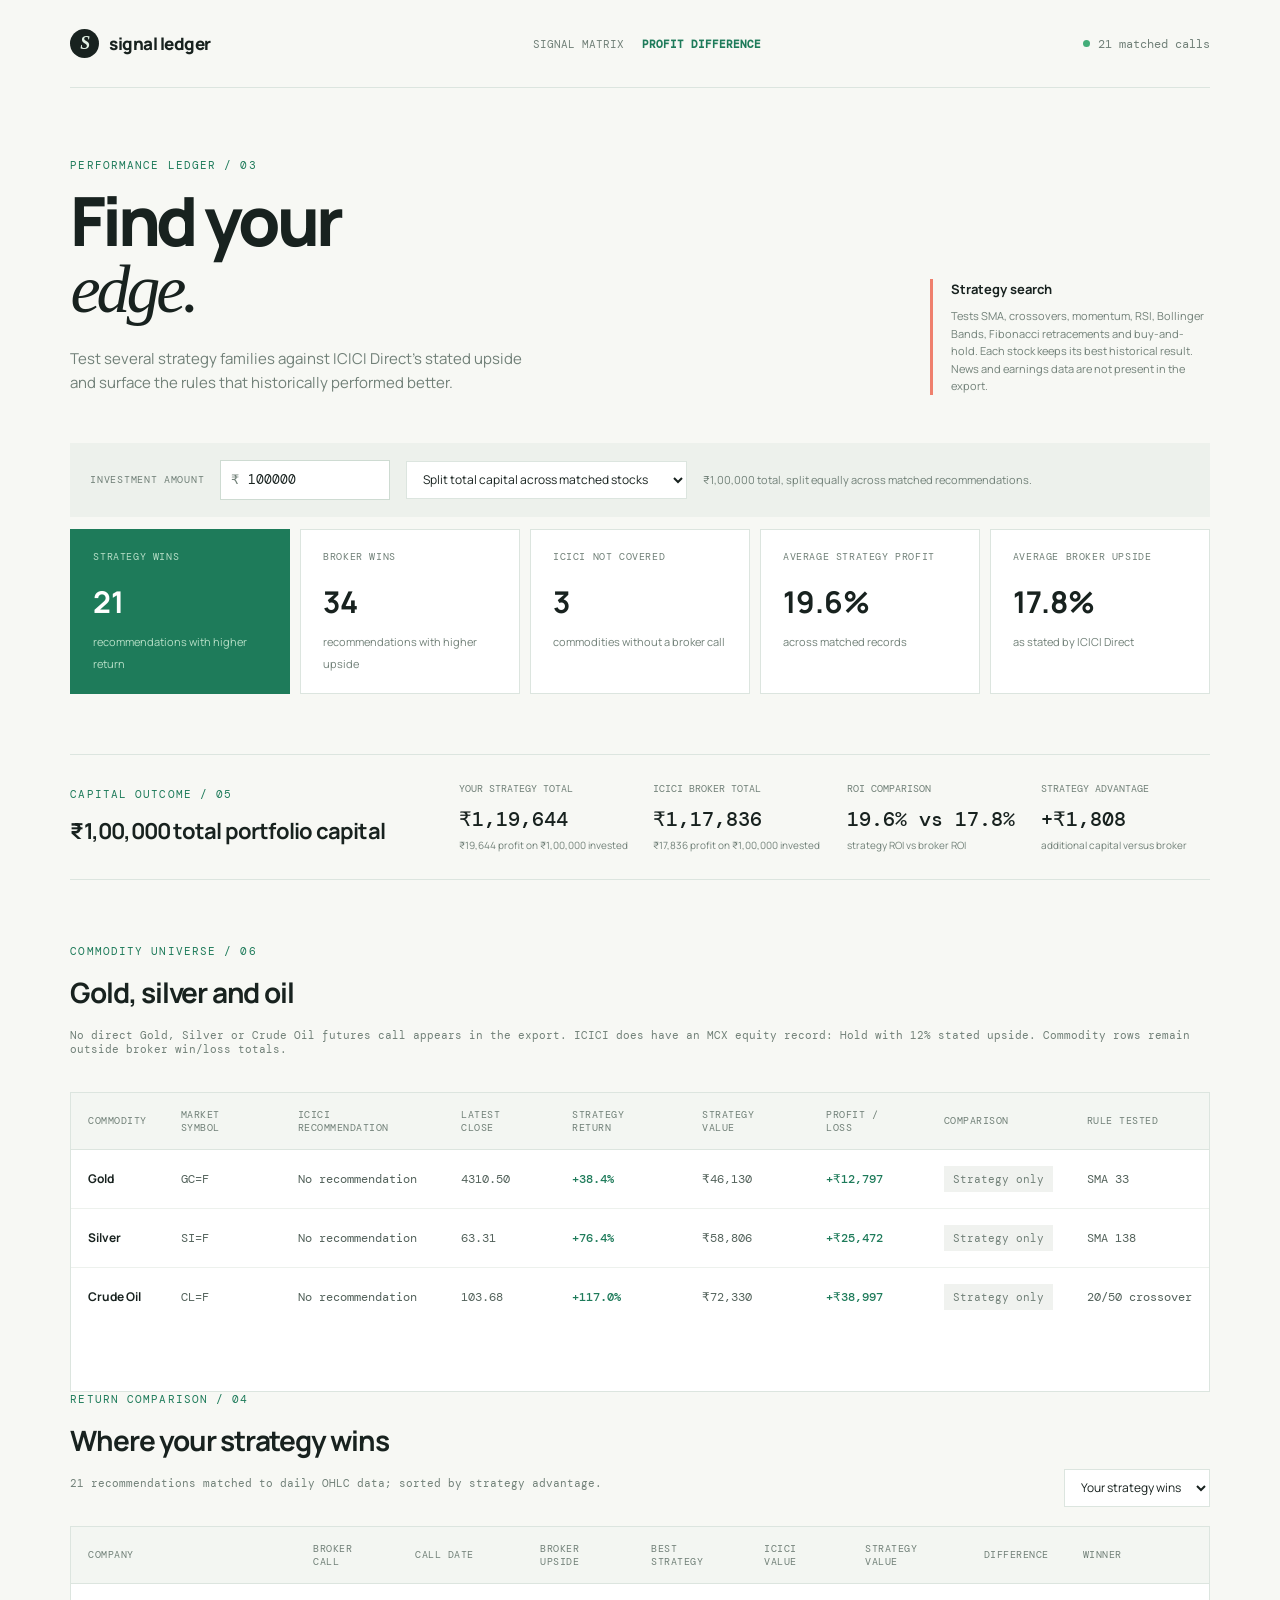
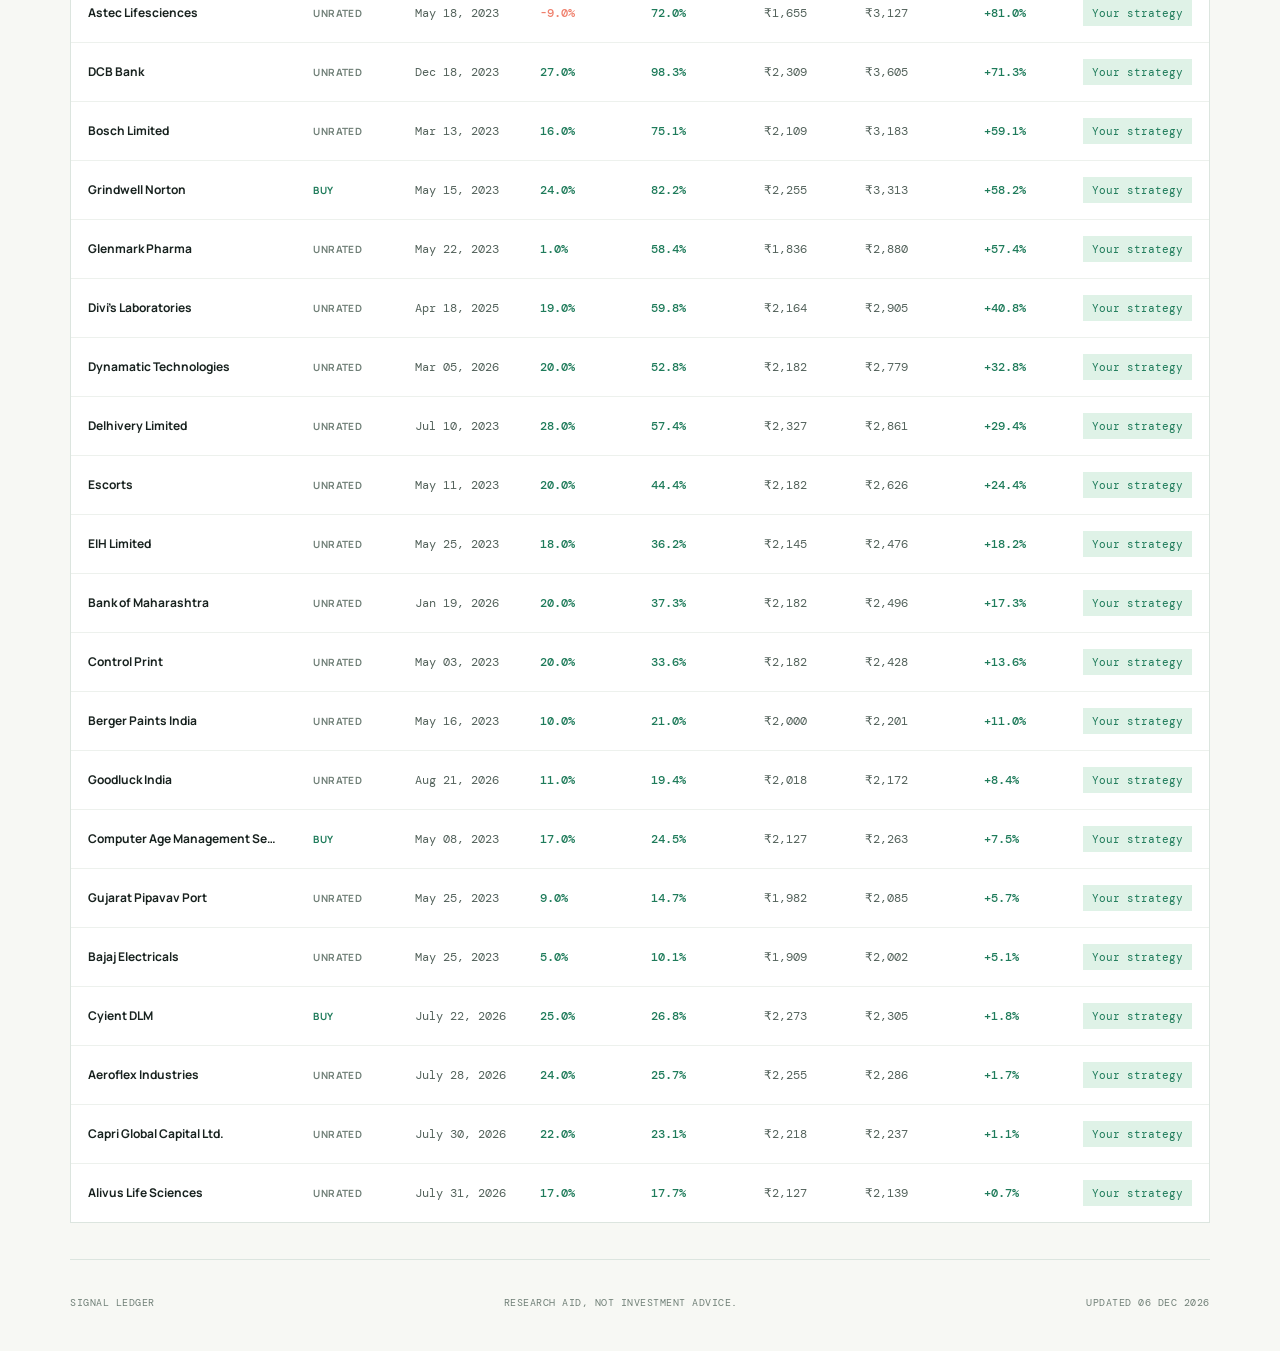
==== difference.html @ f3d8e687 "Build trading comparison dashboard" ====
<!doctype html>
<html lang="en">
<head>
  <meta charset="utf-8">
  <meta name="viewport" content="width=device-width, initial-scale=1">
  <title>Difference | Strategy vs ICICI</title>
  <link rel="preconnect" href="https://fonts.googleapis.com">
  <link rel="preconnect" href="https://fonts.gstatic.com" crossorigin>
  <link href="https://fonts.googleapis.com/css2?family=DM+Mono:wght@400;500&family=Manrope:wght@400;500;600;700;800&display=swap" rel="stylesheet">
  <link rel="stylesheet" href="styles.css">
  <style>
    .page-nav{display:flex;gap:18px;margin-left:auto;font:11px "DM Mono",monospace;text-transform:uppercase}.page-nav a{color:var(--muted);text-decoration:none}.page-nav a.active{color:var(--green);font-weight:700}.profit-intro{padding:70px 0 48px;display:flex;justify-content:space-between;gap:30px;align-items:end}.profit-intro h1{font-size:clamp(42px,5.3vw,77px);letter-spacing:-4px;line-height:.98;margin:0;font-weight:800}.profit-intro h1 em{font-family:Georgia,"Times New Roman",serif;font-weight:400;letter-spacing:-4px}.profit-intro .lede{max-width:465px}.method-note{max-width:280px;border-left:3px solid var(--coral);padding-left:18px;font-size:11px;line-height:1.6;color:var(--muted)}.method-note strong{display:block;color:var(--ink);font-size:13px;margin-bottom:7px}.investment-bar{display:flex;align-items:center;gap:16px;background:#edf1ec;padding:17px 20px;margin-bottom:12px}.investment-bar label{font:10px "DM Mono",monospace;text-transform:uppercase;letter-spacing:.7px;color:var(--muted)}.money-input{height:40px;width:170px;background:white;border:1px solid #cedbd2;display:flex;align-items:center;padding:0 10px}.money-input span{font:13px "DM Mono",monospace;color:var(--muted);margin-right:7px}.money-input input{border:0;outline:0;width:100%;font:13px "DM Mono",monospace;color:var(--ink)}.investment-help{font-size:11px;color:var(--muted)}.profit-metrics{display:grid;grid-template-columns:repeat(5,1fr);gap:10px;margin-bottom:60px}.profit-metric{background:var(--panel);border:1px solid var(--line);padding:20px 22px;min-height:125px}.profit-metric.accent{background:var(--green);border-color:var(--green);color:white}.profit-metric span{display:block;font:10px "DM Mono",monospace;text-transform:uppercase;letter-spacing:.6px;color:var(--muted);margin-bottom:18px}.profit-metric.accent span,.profit-metric.accent small{color:#b7dfc7}.profit-metric strong{display:block;font-size:30px;margin-bottom:7px}.profit-metric small{font-size:11px;color:var(--muted)}.capital-results{display:flex;justify-content:space-between;align-items:center;gap:30px;border-top:1px solid var(--line);border-bottom:1px solid var(--line);padding:27px 0;margin-bottom:64px}.capital-results h2{font-size:22px;letter-spacing:-.8px;margin:0}.capital-grid{display:grid;grid-template-columns:repeat(4,1fr);gap:25px}.capital-grid>div{min-width:135px}.capital-grid span{display:block;font:10px "DM Mono",monospace;text-transform:uppercase;color:var(--muted);margin-bottom:11px}.capital-grid strong{display:block;font:500 20px "DM Mono",monospace}.capital-grid small{display:block;color:var(--muted);font-size:10px;margin-top:6px}.difference-table td{font-size:12px}.profit{font:500 12px "DM Mono",monospace}.profit.positive{color:var(--green)}.profit.negative{color:var(--coral)}.profit.missing{color:var(--muted)}.difference-pill{display:inline-block;padding:6px 9px;font:11px "DM Mono",monospace;background:var(--mint);color:var(--green)}.difference-pill.negative{background:#fae7e1;color:#be5f4d}.difference-pill.neutral{background:#f0f2ef;color:var(--muted)}.filter-select{height:38px;border:1px solid var(--line);background:var(--panel);padding:0 12px;color:var(--ink);font:12px Manrope,sans-serif}.note-line{font:11px "DM Mono",monospace;color:var(--muted);margin:17px 0}.empty-state.hidden{display:none}@media(max-width:700px){.page-nav{display:none}.profit-intro{display:block;padding:48px 0 40px}.profit-intro h1{font-size:46px;letter-spacing:-2.5px}.profit-intro h1 em{letter-spacing:-2.5px}.method-note{margin-top:38px}.investment-bar{display:block}.money-input{margin:10px 0;width:100%}.profit-metrics{grid-template-columns:1fr 1fr;margin-bottom:50px}.profit-metric{padding:17px 15px}.profit-metric strong{font-size:25px}.capital-results{display:block}.capital-grid{grid-template-columns:1fr 1fr;gap:22px;margin-top:24px}.filter-select{margin-top:16px;width:100%}}
  </style>
</head>
<body>
  <div class="shell">
    <header class="topbar">
      <a class="brand" href="index.html"><span class="brand-mark">S</span><span>signal ledger</span></a>
      <nav class="page-nav"><a href="index.html">Signal matrix</a><a class="active" href="difference.html">Profit difference</a></nav>
      <div class="source-status"><span class="status-dot"></span><span id="rowCount">Loading</span></div>
    </header>
    <main>
      <section class="profit-intro">
        <div><p class="eyebrow">Performance ledger / 03</p><h1>Find your<br><em>edge.</em></h1><p class="lede">Test several strategy families against ICICI Direct's stated upside and surface the rules that historically performed better.</p></div>
        <div class="method-note"><strong>Strategy search</strong>Tests SMA, crossovers, momentum, RSI, Bollinger Bands, Fibonacci retracements and buy-and-hold. Each stock keeps its best historical result. News and earnings data are not present in the export.</div>
      </section>
      <section class="investment-bar" aria-label="Investment simulator"><label for="investmentAmount">Investment amount</label><div class="money-input"><span>₹</span><input id="investmentAmount" type="number" min="1000" step="1000" value="100000"></div><select id="portfolioMode" class="filter-select" aria-label="Investment model"><option value="equal-total">Split total capital across matched stocks</option><option value="per-stock">Invest this amount in every qualifying stock</option></select><span class="investment-help" id="investmentHelp">₹1 lakh total, split equally across matched recommendations.</span></section>
      <section class="profit-metrics" aria-label="Profit comparison summary">
        <article class="profit-metric accent"><span>Strategy wins</span><strong id="strategyWins">—</strong><small>recommendations with higher return</small></article>
        <article class="profit-metric"><span>Broker wins</span><strong id="brokerWins">—</strong><small>recommendations with higher upside</small></article>
        <article class="profit-metric"><span>ICICI not covered</span><strong id="notCovered">3</strong><small>commodities without a broker call</small></article>
        <article class="profit-metric"><span>Average strategy profit</span><strong id="strategyAverage">—</strong><small>across matched records</small></article>
        <article class="profit-metric"><span>Average broker upside</span><strong id="brokerAverage">—</strong><small>as stated by ICICI Direct</small></article>
      </section>
      <section class="capital-results" aria-label="Investment result summary"><div><p class="eyebrow">Capital outcome / 05</p><h2 id="capitalHeading">₹1,00,000 total portfolio capital</h2></div><div class="capital-grid"><div><span>Your strategy total</span><strong id="strategyCapital">—</strong><small id="strategyCapitalProfit">—</small></div><div><span>ICICI broker total</span><strong id="brokerCapital">—</strong><small id="brokerCapitalProfit">—</small></div><div><span>ROI comparison</span><strong id="roiComparison">—</strong><small>strategy ROI vs broker ROI</small></div><div><span>Strategy advantage</span><strong id="capitalDifference">—</strong><small>additional capital versus broker</small></div></div></section>
        <section class="commodity-section" aria-label="Commodity strategy results"><div class="section-heading"><div><p class="eyebrow">Commodity universe / 06</p><h2>Gold, silver and oil</h2><p class="note-line">No direct Gold, Silver or Crude Oil futures call appears in the export. ICICI does have an MCX equity record: Hold with 12% stated upside. Commodity rows remain outside broker win/loss totals.</p></div></div><div class="table-wrap"><table class="difference-table"><thead><tr><th>Commodity</th><th>Market symbol</th><th>ICICI recommendation</th><th>Latest close</th><th>Strategy return</th><th>Strategy value</th><th>Profit / loss</th><th>Comparison</th><th>Rule tested</th></tr></thead><tbody id="commodityBody"></tbody></table><div id="commodityEmpty" class="empty-state">Loading commodity data...</div></div></section>
      <section class="results-section">
        <div class="section-heading"><div><p class="eyebrow">Return comparison / 04</p><h2>Where your strategy wins</h2><p class="note-line" id="coverageNote">Calculating matched OHLC records...</p></div><select id="winnerFilter" class="filter-select" aria-label="Filter comparison results"><option value="strategy">Your strategy wins</option><option value="all">All comparisons</option><option value="broker">ICICI broker wins</option></select></div>
        <div class="table-wrap"><table class="difference-table"><thead><tr><th>Company</th><th>Broker call</th><th>Call date</th><th>Broker upside</th><th>Best strategy</th><th>ICICI value</th><th>Strategy value</th><th>Difference</th><th>Winner</th></tr></thead><tbody id="differenceBody"></tbody></table><div id="emptyState" class="empty-state">Loading broker and OHLC data...</div></div>
      </section>
    </main>
    <footer><span>Signal ledger</span><span>Research aid, not investment advice.</span><span id="updatedAt">—</span></footer>
  </div>
  <script src="difference.js?v=7"></script>
</body>
</html>
---- styles.css ----
:root{--ink:#18221f;--muted:#718078;--line:#dce5df;--paper:#f7f8f4;--panel:#fff;--green:#1e7b5a;--mint:#dff2e7;--yellow:#f5edc9;--yellow-ink:#987413;--coral:#ef806d;--serif:Georgia,"Times New Roman",serif}*{box-sizing:border-box}body{margin:0;background:var(--paper);color:var(--ink);font-family:Manrope,sans-serif}.shell{max-width:1440px;margin:auto;padding:0 5.5vw}.topbar{height:88px;display:flex;align-items:center;border-bottom:1px solid var(--line);gap:25px}.brand{display:flex;align-items:center;gap:10px;color:var(--ink);font-weight:800;letter-spacing:-.5px;text-decoration:none;font-size:17px}.brand-mark{display:grid;place-items:center;background:var(--ink);color:#e2f2e5;width:29px;height:29px;border-radius:50%;font-family:Georgia,serif;font-size:18px;font-style:italic}.source-status{margin-left:auto;color:var(--muted);font:12px "DM Mono",monospace;display:flex;align-items:center;gap:8px}.status-dot{background:#43ad78;width:7px;height:7px;border-radius:50%}.divider{height:14px;width:1px;background:var(--line)}.upload-button{border:1px solid var(--ink);padding:11px 15px;border-radius:3px;font-size:12px;font-weight:700;cursor:pointer}.upload-button span{font-size:18px;line-height:0;margin-left:7px}.intro{display:flex;justify-content:space-between;align-items:flex-end;padding:77px 0 58px;gap:30px}.eyebrow{font:11px "DM Mono",monospace;letter-spacing:1.1px;text-transform:uppercase;color:var(--green);margin:0 0 15px}.intro h1{font-size:clamp(42px,5.3vw,77px);letter-spacing:-4px;line-height:.98;margin:0;font-weight:800}.intro h1 em{font-family:var(--serif);font-weight:400;letter-spacing:-4px}.lede{font-size:15px;color:var(--muted);margin:23px 0 0;max-width:440px;line-height:1.6}.rule-card{width:285px;border-left:3px solid var(--coral);padding:8px 0 8px 20px;margin-bottom:5px}.rule-label{font:10px "DM Mono",monospace;color:var(--coral);text-transform:uppercase;letter-spacing:1px;display:block;margin-bottom:12px}.rule-card strong{font-size:14px;display:block;line-height:1.4}.rule-note{display:block;color:var(--muted);font-size:11px;line-height:1.5;margin-top:8px}.controls{display:flex;align-items:end;gap:18px;background:#edf1ec;padding:20px 23px;margin-bottom:19px}.control-block label{display:block;font:10px "DM Mono",monospace;text-transform:uppercase;letter-spacing:.7px;color:var(--muted);margin-bottom:9px}.strategy-control{flex:1;max-width:510px}.controls select,.number-input{height:42px;background:var(--panel);border:1px solid #cedbd2;border-radius:2px;color:var(--ink);font:13px Manrope,sans-serif}.controls select{padding:0 13px;width:100%}.threshold-control{width:170px}.number-input{display:flex;align-items:center;padding:0 12px}.number-input input{border:0;outline:0;width:100%;font:14px "DM Mono",monospace;background:none;color:var(--ink)}.number-input span{font:12px "DM Mono",monospace;color:var(--muted)}.run-button{height:42px;border:0;background:var(--ink);color:#f2f8ef;padding:0 20px;font:700 12px Manrope,sans-serif;cursor:pointer;border-radius:2px}.run-button span{font-size:17px;margin-left:15px}.metrics{display:grid;grid-template-columns:repeat(4,1fr);gap:10px;margin-bottom:74px}.metric-card{background:var(--panel);border:1px solid var(--line);padding:21px 22px 20px;min-height:133px}.metric-card.accent{background:var(--green);color:white;border-color:var(--green)}.metric-label{display:block;font:10px "DM Mono",monospace;text-transform:uppercase;letter-spacing:.65px;color:var(--muted);margin-bottom:19px}.accent .metric-label,.accent .metric-foot{color:#b7dfc7}.metric-card strong{display:block;font-size:32px;letter-spacing:-1px;margin-bottom:7px}.metric-foot{font-size:11px;color:var(--muted)}.section-heading{display:flex;justify-content:space-between;align-items:end;margin-bottom:19px}.section-heading h2{font-size:28px;letter-spacing:-1.2px;margin:0}.legend{display:flex;gap:19px;font-size:11px;color:var(--muted)}.legend-item{display:flex;align-items:center;gap:6px}.legend i{width:8px;height:8px;border-radius:50%;display:inline-block}.match{background:var(--green)}.watch{background:#dbb73c}.neutral{background:#c7d0ca}.table-wrap{background:var(--panel);border:1px solid var(--line);overflow:auto;min-height:300px}.table-wrap table{width:100%;border-collapse:collapse;min-width:900px}.table-wrap th{text-align:left;background:#f3f6f2;color:var(--muted);font:10px "DM Mono",monospace;letter-spacing:.5px;text-transform:uppercase;padding:15px 17px;border-bottom:1px solid var(--line)}.table-wrap td{padding:16px 17px;border-bottom:1px solid #edf1ed;font-size:12px;white-space:nowrap}.table-wrap tr:last-child td{border:0}.company{font-weight:700;max-width:225px;overflow:hidden;text-overflow:ellipsis}.mono{font:11px "DM Mono",monospace;color:#53625b}.view{font-size:10px!important;letter-spacing:.4px;text-transform:uppercase;font-weight:700}.buy{color:var(--green)}.hold{color:var(--yellow-ink)}.unrated,.subscribe{color:var(--muted)}.signal-pill{display:inline-flex;align-items:center;gap:6px;padding:6px 9px;background:#edf6ef;color:var(--green);font-size:11px}.signal-pill.review{background:var(--yellow);color:var(--yellow-ink)}.signal-pill.none{background:#f0f2ef;color:var(--muted)}.read{font:11px "DM Mono",monospace}.empty-state{text-align:center;color:var(--muted);font-size:13px;padding:75px 20px}.empty-state.hidden{display:none}footer{display:flex;justify-content:space-between;padding:36px 0 42px;margin-top:36px;border-top:1px solid var(--line);font:10px "DM Mono",monospace;color:var(--muted);text-transform:uppercase;letter-spacing:.5px}@media(max-width:700px){.shell{padding:0 20px}.topbar{height:72px}.source-status{display:none}.intro{padding:48px 0 40px;display:block}.intro h1{font-size:46px;letter-spacing:-2.5px}.intro h1 em{letter-spacing:-2.5px}.rule-card{margin-top:40px;width:auto}.controls{display:block;padding:17px}.strategy-control,.threshold-control{width:100%;max-width:none;margin-bottom:15px}.run-button{width:100%}.metrics{grid-template-columns:1fr 1fr;margin-bottom:55px}.metric-card{padding:17px 15px;min-height:120px}.metric-card strong{font-size:26px}.section-heading{display:block}.legend{margin-top:16px}.results-section h2{font-size:25px}footer{display:block;line-height:2.1}footer span{display:block}}
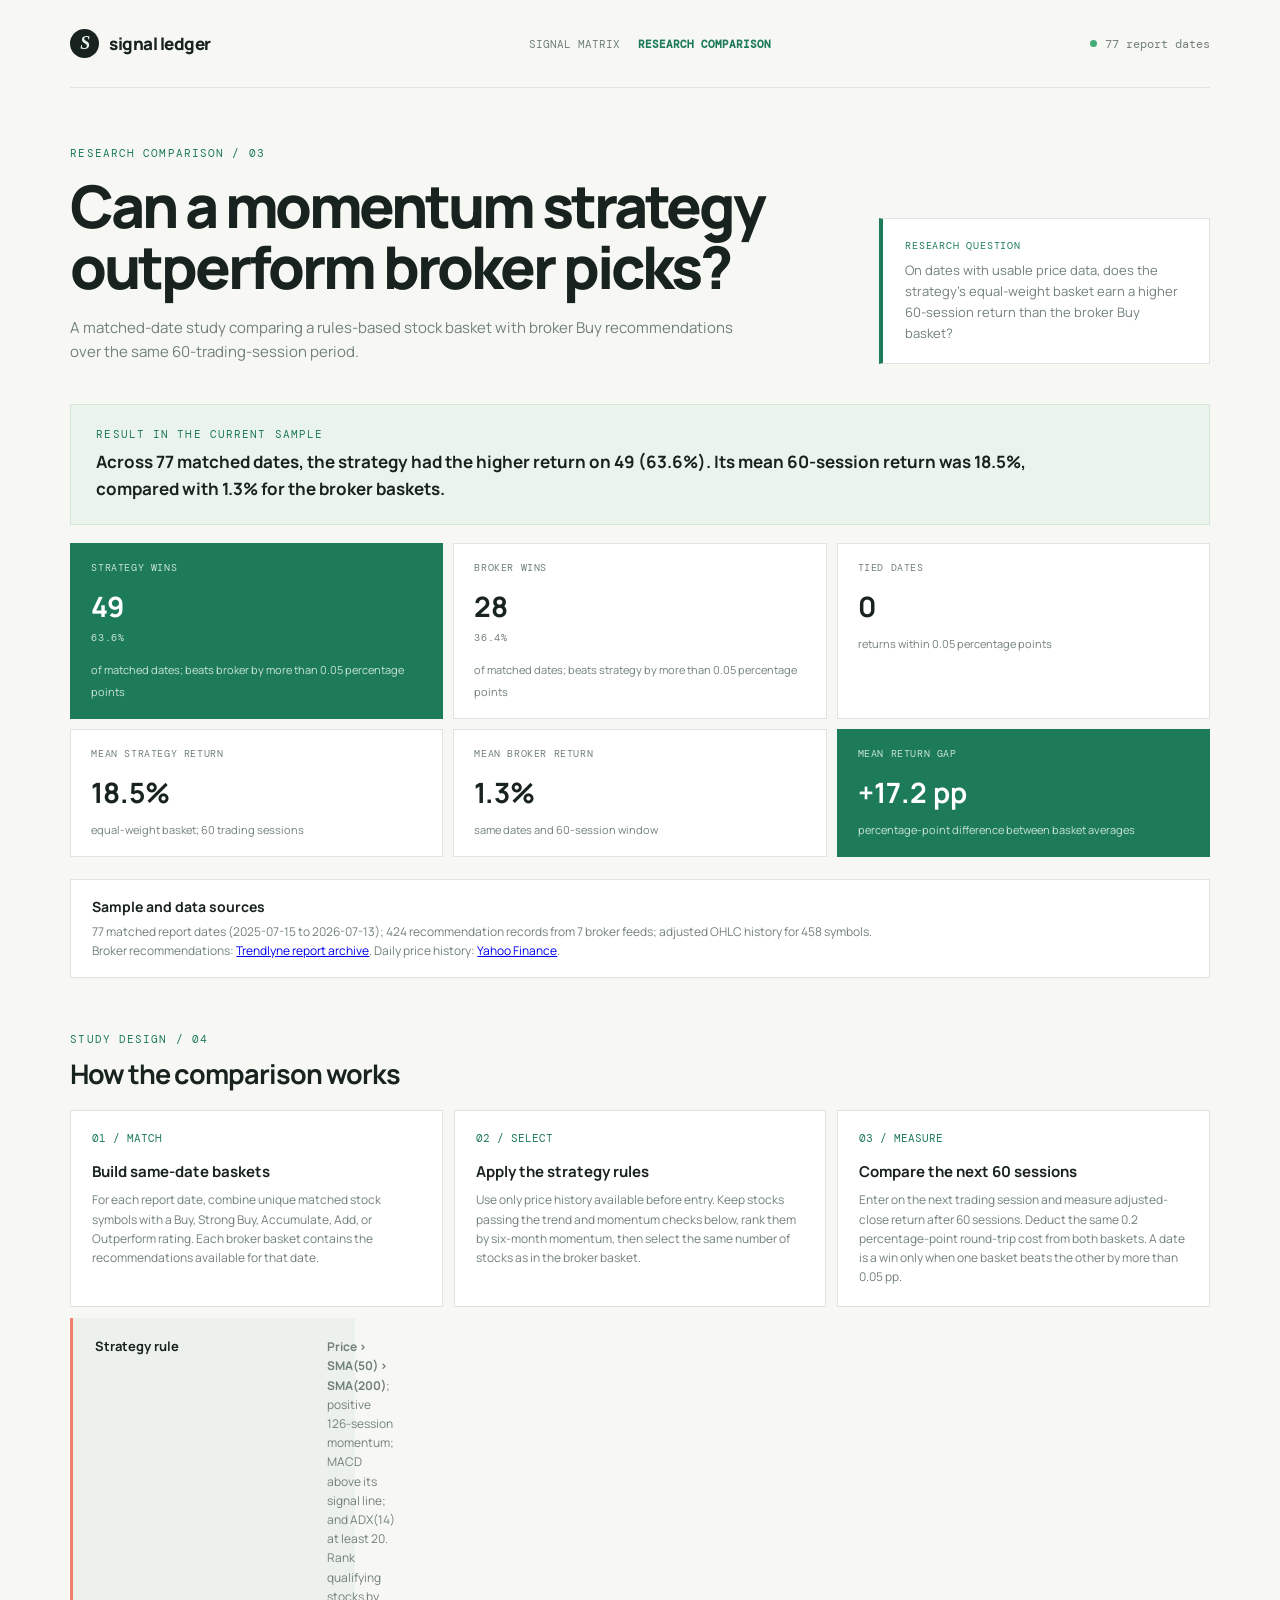
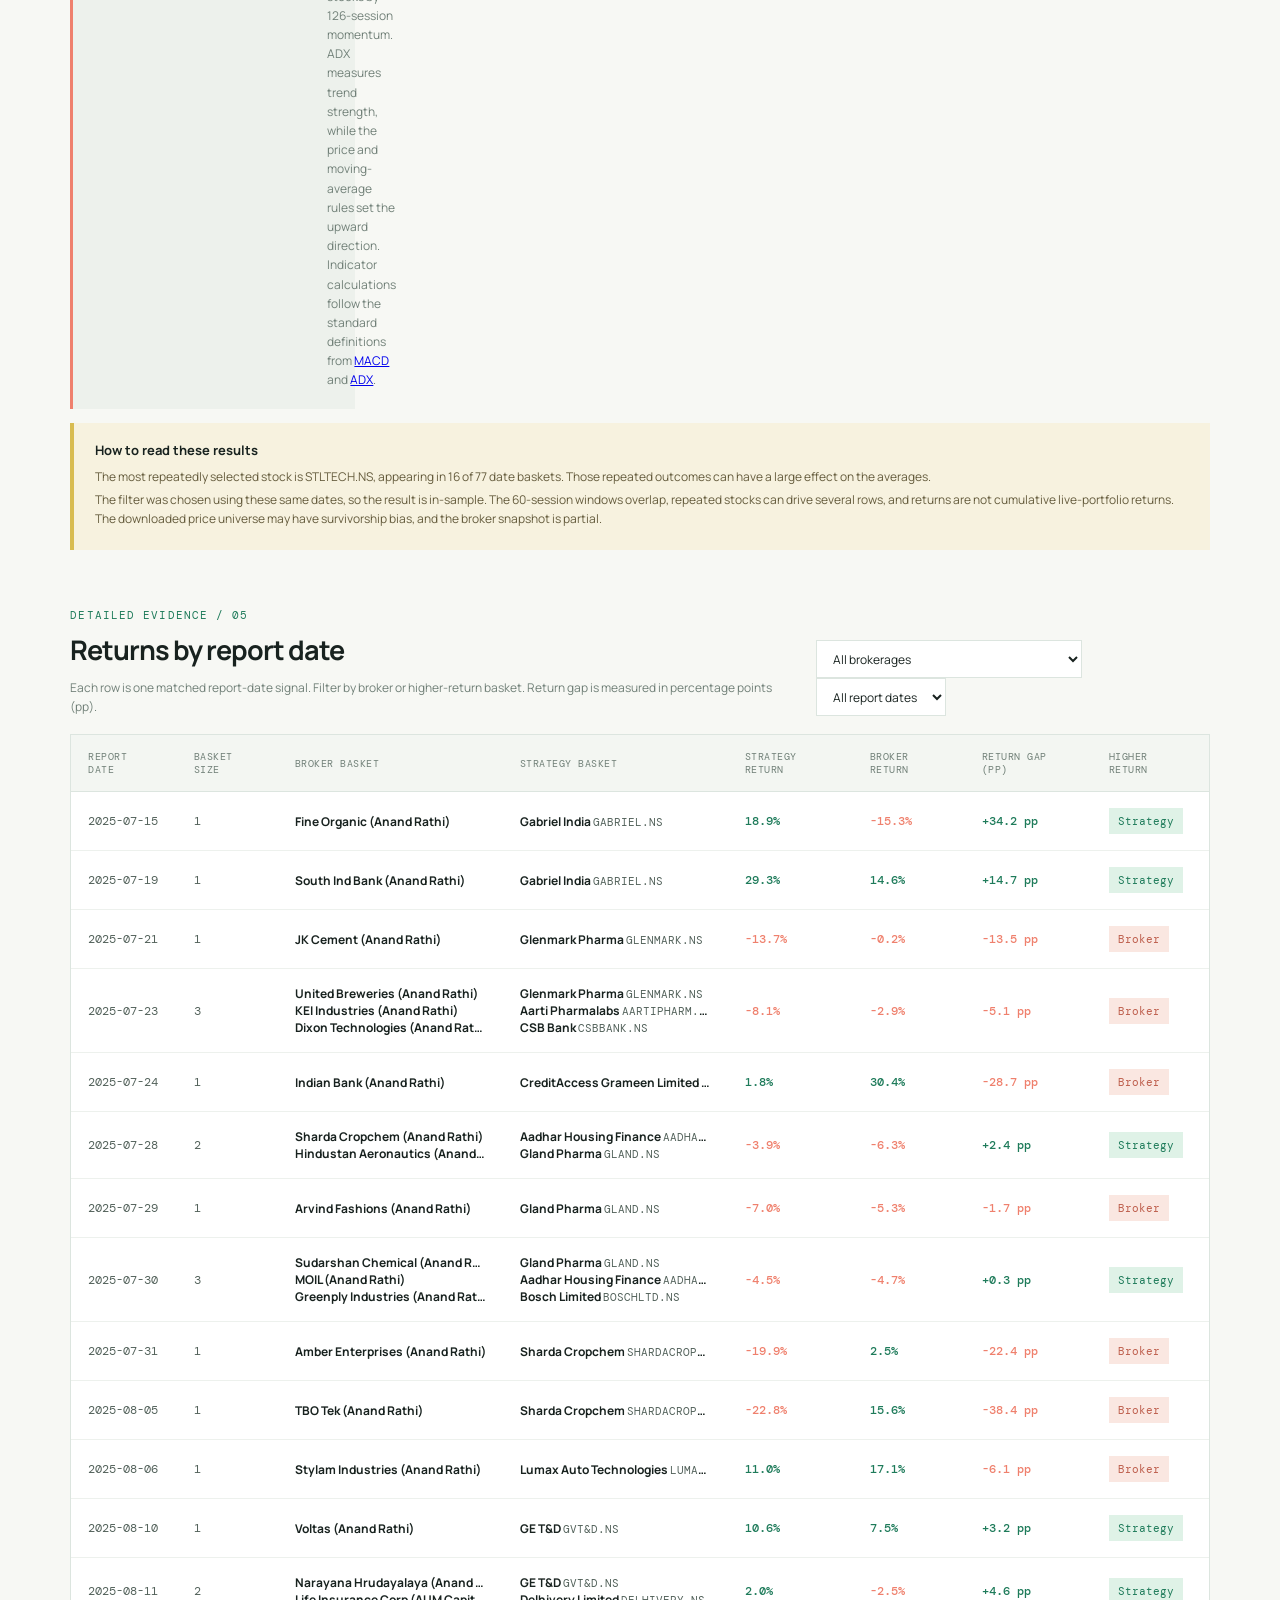
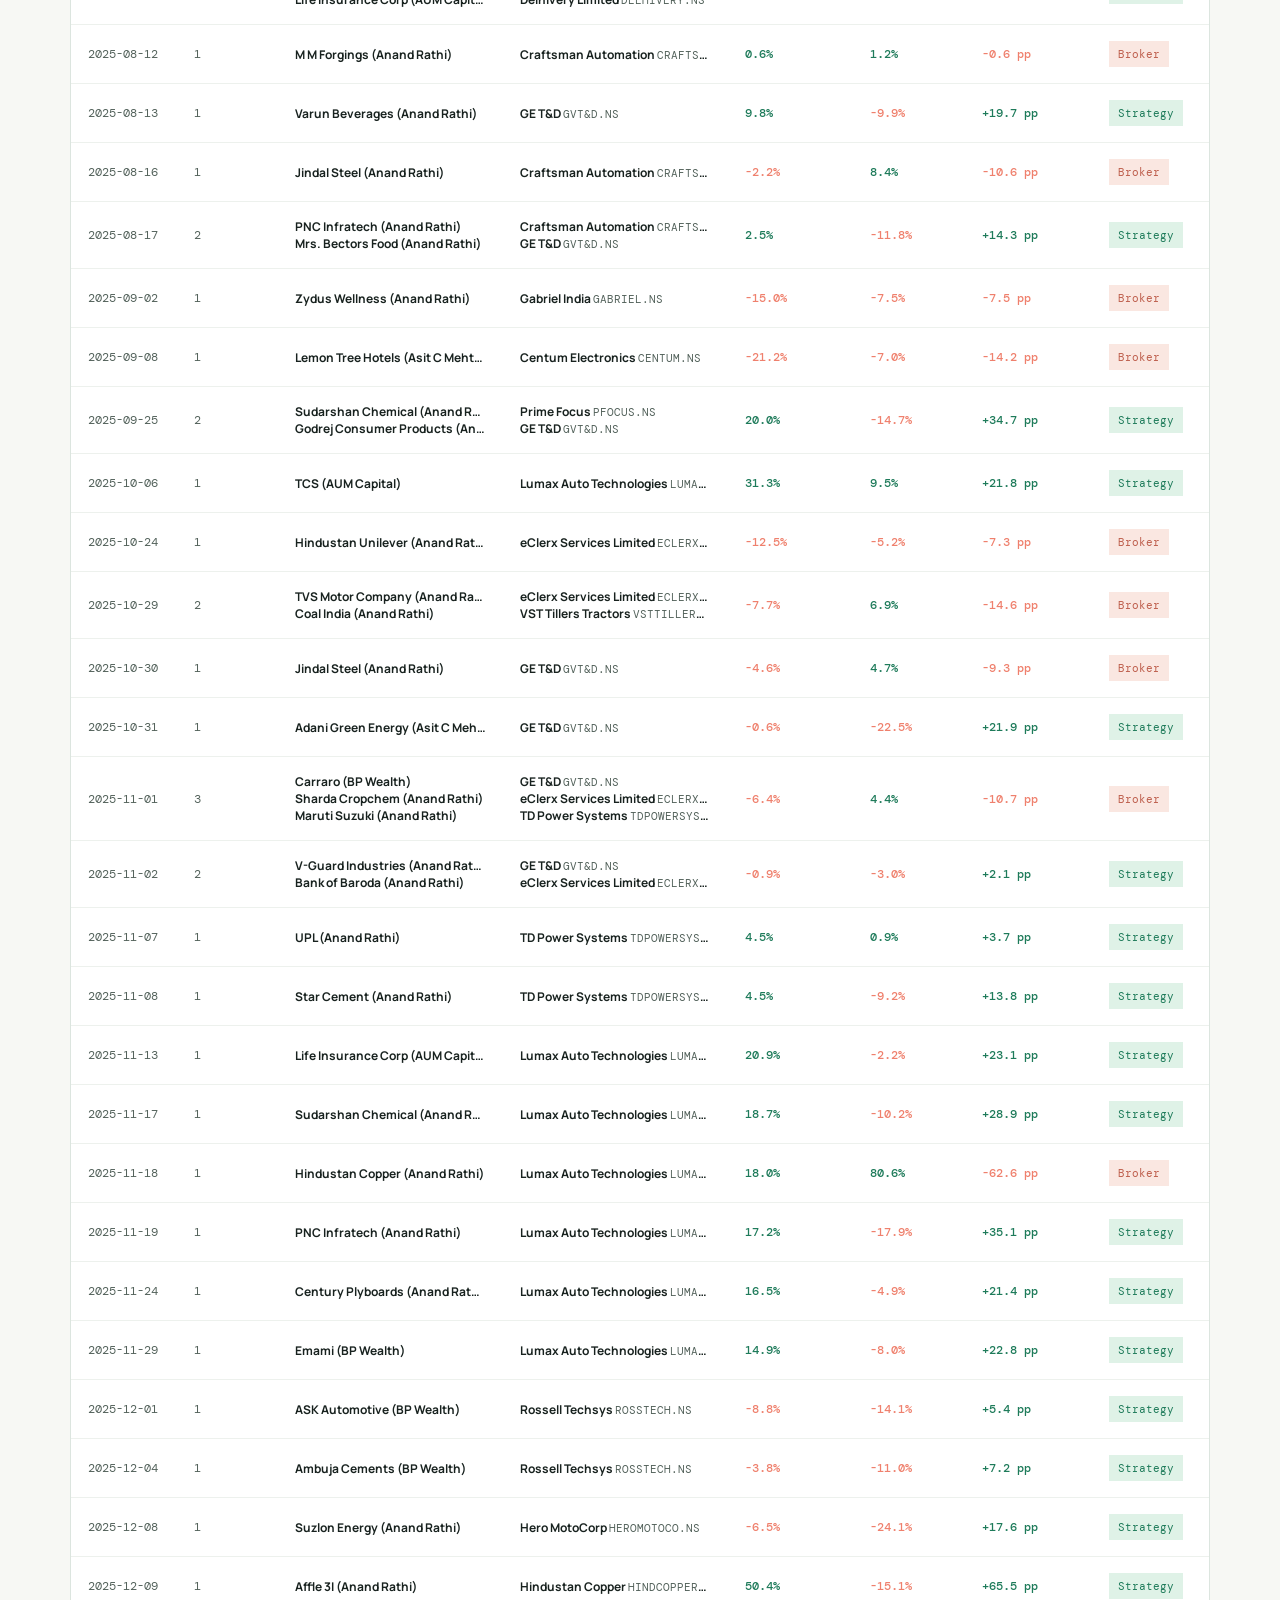
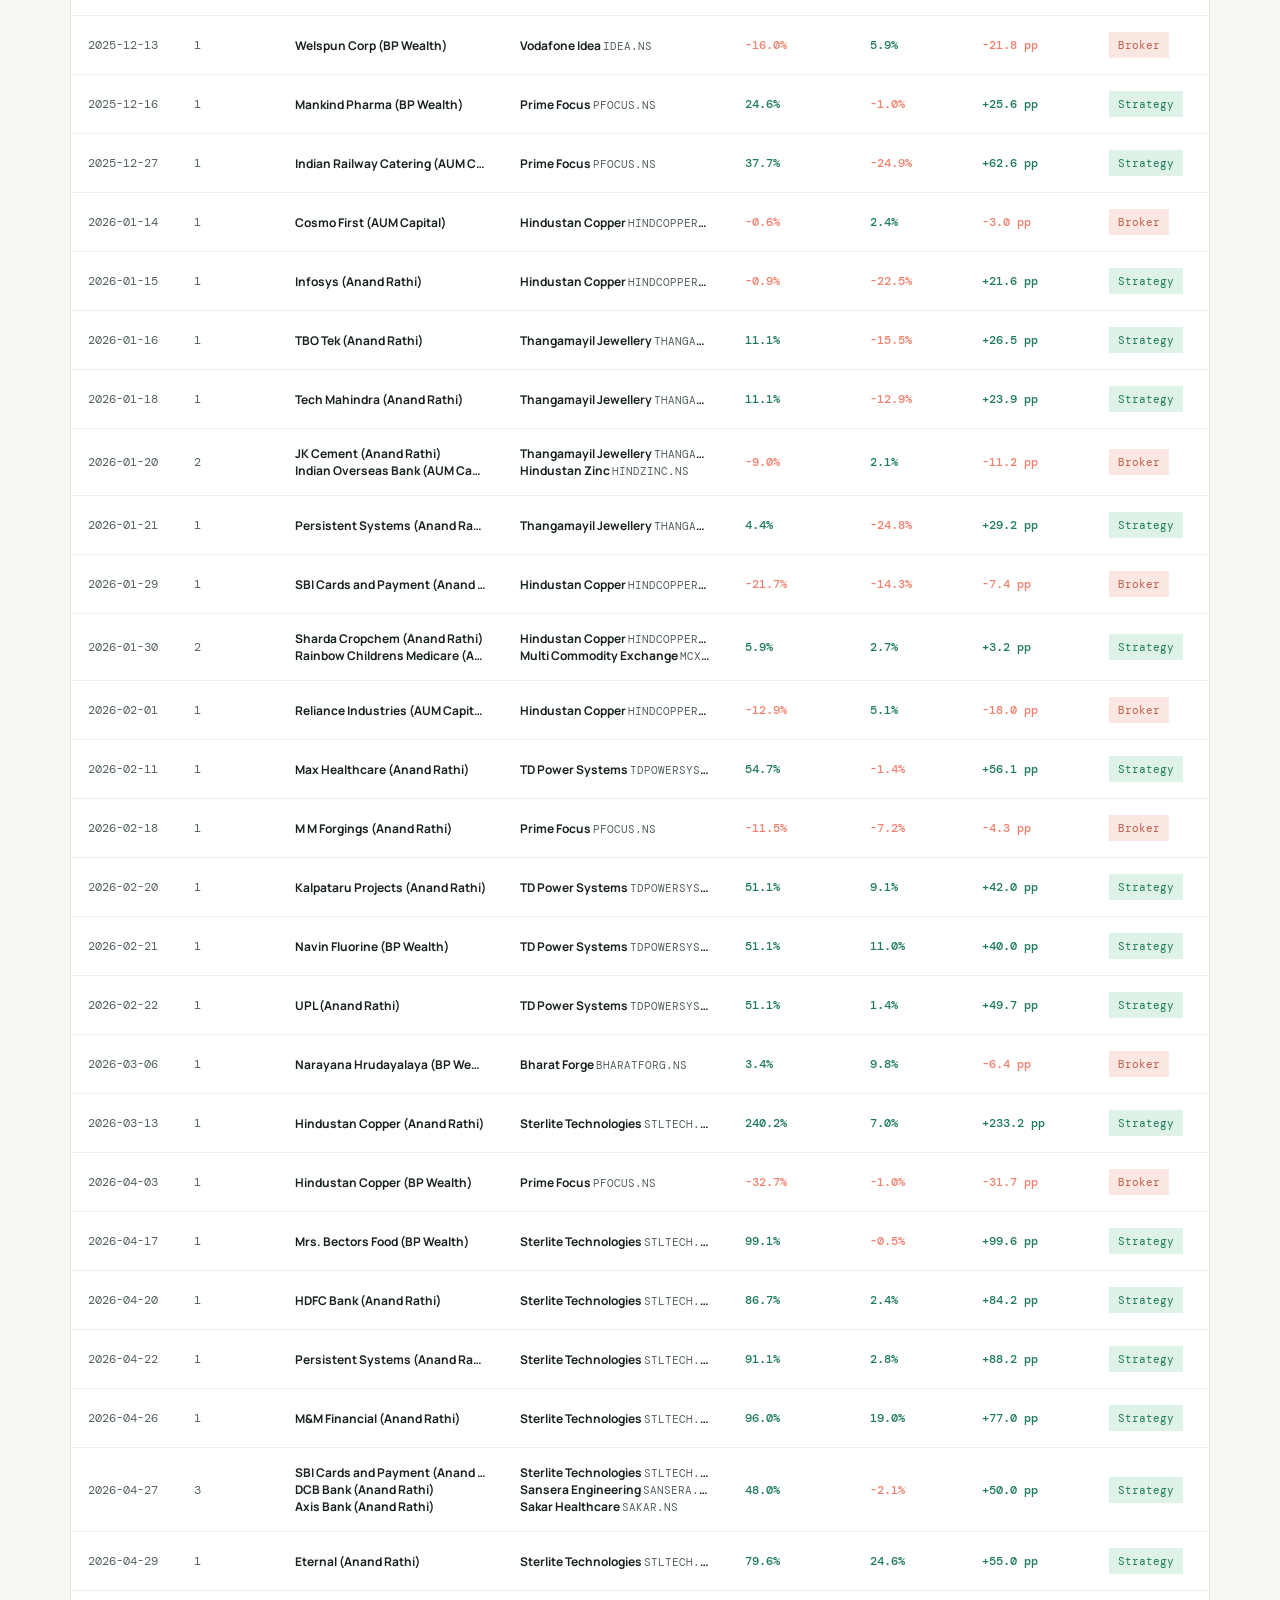
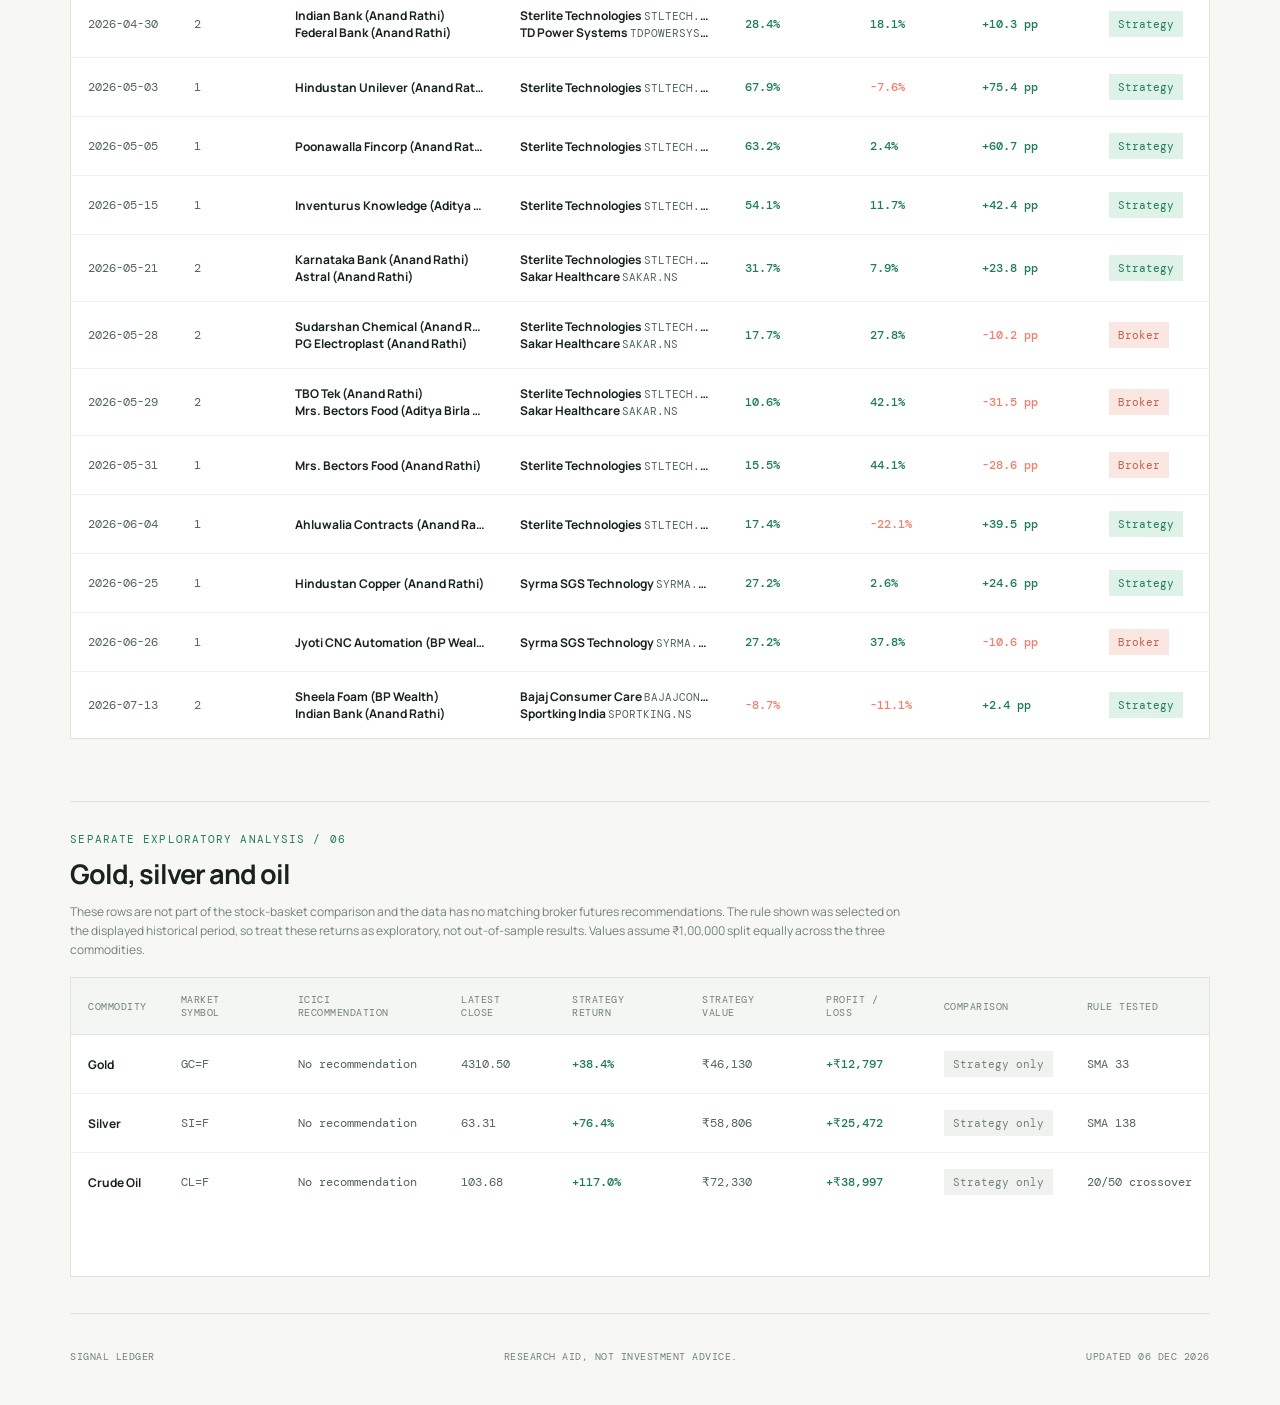
==== commit 3f1f1b40: "Added other brokers" ====
--- a/difference.html
+++ b/difference.html
@@ -3,44 +3,58 @@
 <head>
   <meta charset="utf-8">
   <meta name="viewport" content="width=device-width, initial-scale=1">
-  <title>Difference | Strategy vs ICICI</title>
+  <title>Research comparison | Momentum strategy vs. broker picks</title>
   <link rel="preconnect" href="https://fonts.googleapis.com">
   <link rel="preconnect" href="https://fonts.gstatic.com" crossorigin>
   <link href="https://fonts.googleapis.com/css2?family=DM+Mono:wght@400;500&family=Manrope:wght@400;500;600;700;800&display=swap" rel="stylesheet">
   <link rel="stylesheet" href="styles.css">
   <style>
-    .page-nav{display:flex;gap:18px;margin-left:auto;font:11px "DM Mono",monospace;text-transform:uppercase}.page-nav a{color:var(--muted);text-decoration:none}.page-nav a.active{color:var(--green);font-weight:700}.profit-intro{padding:70px 0 48px;display:flex;justify-content:space-between;gap:30px;align-items:end}.profit-intro h1{font-size:clamp(42px,5.3vw,77px);letter-spacing:-4px;line-height:.98;margin:0;font-weight:800}.profit-intro h1 em{font-family:Georgia,"Times New Roman",serif;font-weight:400;letter-spacing:-4px}.profit-intro .lede{max-width:465px}.method-note{max-width:280px;border-left:3px solid var(--coral);padding-left:18px;font-size:11px;line-height:1.6;color:var(--muted)}.method-note strong{display:block;color:var(--ink);font-size:13px;margin-bottom:7px}.investment-bar{display:flex;align-items:center;gap:16px;background:#edf1ec;padding:17px 20px;margin-bottom:12px}.investment-bar label{font:10px "DM Mono",monospace;text-transform:uppercase;letter-spacing:.7px;color:var(--muted)}.money-input{height:40px;width:170px;background:white;border:1px solid #cedbd2;display:flex;align-items:center;padding:0 10px}.money-input span{font:13px "DM Mono",monospace;color:var(--muted);margin-right:7px}.money-input input{border:0;outline:0;width:100%;font:13px "DM Mono",monospace;color:var(--ink)}.investment-help{font-size:11px;color:var(--muted)}.profit-metrics{display:grid;grid-template-columns:repeat(5,1fr);gap:10px;margin-bottom:60px}.profit-metric{background:var(--panel);border:1px solid var(--line);padding:20px 22px;min-height:125px}.profit-metric.accent{background:var(--green);border-color:var(--green);color:white}.profit-metric span{display:block;font:10px "DM Mono",monospace;text-transform:uppercase;letter-spacing:.6px;color:var(--muted);margin-bottom:18px}.profit-metric.accent span,.profit-metric.accent small{color:#b7dfc7}.profit-metric strong{display:block;font-size:30px;margin-bottom:7px}.profit-metric small{font-size:11px;color:var(--muted)}.capital-results{display:flex;justify-content:space-between;align-items:center;gap:30px;border-top:1px solid var(--line);border-bottom:1px solid var(--line);padding:27px 0;margin-bottom:64px}.capital-results h2{font-size:22px;letter-spacing:-.8px;margin:0}.capital-grid{display:grid;grid-template-columns:repeat(4,1fr);gap:25px}.capital-grid>div{min-width:135px}.capital-grid span{display:block;font:10px "DM Mono",monospace;text-transform:uppercase;color:var(--muted);margin-bottom:11px}.capital-grid strong{display:block;font:500 20px "DM Mono",monospace}.capital-grid small{display:block;color:var(--muted);font-size:10px;margin-top:6px}.difference-table td{font-size:12px}.profit{font:500 12px "DM Mono",monospace}.profit.positive{color:var(--green)}.profit.negative{color:var(--coral)}.profit.missing{color:var(--muted)}.difference-pill{display:inline-block;padding:6px 9px;font:11px "DM Mono",monospace;background:var(--mint);color:var(--green)}.difference-pill.negative{background:#fae7e1;color:#be5f4d}.difference-pill.neutral{background:#f0f2ef;color:var(--muted)}.filter-select{height:38px;border:1px solid var(--line);background:var(--panel);padding:0 12px;color:var(--ink);font:12px Manrope,sans-serif}.note-line{font:11px "DM Mono",monospace;color:var(--muted);margin:17px 0}.empty-state.hidden{display:none}@media(max-width:700px){.page-nav{display:none}.profit-intro{display:block;padding:48px 0 40px}.profit-intro h1{font-size:46px;letter-spacing:-2.5px}.profit-intro h1 em{letter-spacing:-2.5px}.method-note{margin-top:38px}.investment-bar{display:block}.money-input{margin:10px 0;width:100%}.profit-metrics{grid-template-columns:1fr 1fr;margin-bottom:50px}.profit-metric{padding:17px 15px}.profit-metric strong{font-size:25px}.capital-results{display:block}.capital-grid{grid-template-columns:1fr 1fr;gap:22px;margin-top:24px}.filter-select{margin-top:16px;width:100%}}
+    .page-nav{display:flex;gap:18px;margin-left:auto;font:11px "DM Mono",monospace;text-transform:uppercase}.page-nav a{color:var(--muted);text-decoration:none}.page-nav a.active{color:var(--green);font-weight:700}
+    .study-hero{padding:58px 0 32px;display:grid;grid-template-columns:minmax(0,1.4fr) minmax(250px,.6fr);gap:38px;align-items:end}.study-hero h1{max-width:850px;font-size:clamp(38px,4.6vw,64px);letter-spacing:-3px;line-height:1.04;margin:0;font-weight:800}.study-hero .lede{max-width:690px;margin-top:19px}.question-card{background:#fff;border:1px solid var(--line);border-left:4px solid var(--green);padding:20px 22px;color:var(--muted);font-size:13px;line-height:1.6}.question-card strong{display:block;margin-bottom:8px;color:var(--green);font:10px "DM Mono",monospace;text-transform:uppercase;letter-spacing:.8px}.question-card p{margin:0}.summary-card{background:#eaf3ec;border:1px solid #d5e5d8;padding:22px 25px;margin:8px 0 18px}.summary-card .eyebrow{margin-bottom:8px}.summary-sentence{font-size:17px;line-height:1.55;font-weight:700;margin:0;max-width:1000px}.profit-metrics{display:grid;grid-template-columns:repeat(3,1fr);gap:10px;margin-bottom:22px}.profit-metric{background:var(--panel);border:1px solid var(--line);padding:17px 20px;min-height:112px}.profit-metric.accent{background:var(--green);border-color:var(--green);color:white}.profit-metric span{display:block;font:10px "DM Mono",monospace;text-transform:uppercase;letter-spacing:.6px;color:var(--muted);margin-bottom:13px}.profit-metric.accent span,.profit-metric.accent small{color:#c9e5d3}.profit-metric strong{display:block;font-size:28px;margin-bottom:6px}.profit-metric small{font-size:11px;color:var(--muted);line-height:1.45}.sample-band{background:#fff;border:1px solid var(--line);padding:17px 21px;margin-bottom:54px}.sample-band h2{font-size:14px;margin:0 0 7px}.sample-band p{font-size:12px;color:var(--muted);line-height:1.55;margin:0}.method-section{margin:0 0 58px}.section-heading{display:flex;justify-content:space-between;align-items:end;gap:20px;margin-bottom:18px}.section-heading h2{font-size:27px;letter-spacing:-1px;margin:0}.section-heading .eyebrow{margin-bottom:9px}.method-grid{display:grid;grid-template-columns:repeat(3,1fr);gap:11px}.method-card{background:var(--panel);border:1px solid var(--line);padding:20px 21px;min-height:178px}.method-number{display:block;color:var(--green);font:11px "DM Mono",monospace;margin-bottom:16px}.method-card h3{font-size:15px;margin:0 0 8px}.method-card p{font-size:12px;color:var(--muted);line-height:1.6;margin:0}.rule-card{display:grid;grid-template-columns:210px 1fr;gap:22px;background:#edf1ec;padding:19px 22px;margin-top:11px}.rule-card strong{font-size:13px}.rule-card p{font-size:12px;color:var(--muted);line-height:1.6;margin:0}.limitations-note{background:#f7f2df;border-left:4px solid #d8bc51;padding:18px 21px;margin:14px 0 0}.limitations-note h3{font-size:13px;margin:0 0 8px}.limitations-note p{font-size:12px;color:#655c3d;line-height:1.6;margin:4px 0}.results-section{margin-top:0}.results-section .section-heading{align-items:end}.results-section .section-heading>div{max-width:740px}.filter-select{height:38px;border:1px solid var(--line);background:var(--panel);padding:0 12px;color:var(--ink);font:12px Manrope,sans-serif}.difference-table td{font-size:12px}.profit{font:500 12px "DM Mono",monospace}.profit.positive{color:var(--green)}.profit.negative{color:var(--coral)}.profit.missing{color:var(--muted)}.difference-pill{display:inline-block;padding:6px 9px;font:11px "DM Mono",monospace;background:var(--mint);color:var(--green)}.difference-pill.negative{background:#fae7e1;color:#be5f4d}.difference-pill.neutral{background:#f0f2ef;color:var(--muted)}.note-line{font-size:12px;color:var(--muted);line-height:1.55;margin:11px 0 0}.commodity-section{margin-top:62px;padding-top:30px;border-top:1px solid var(--line)}.commodity-section .section-heading>div{max-width:850px}.empty-state.hidden{display:none}
+    @media(max-width:800px){.study-hero{grid-template-columns:1fr;gap:21px;padding:42px 0 26px}.study-hero h1{font-size:42px;letter-spacing:-2px}.question-card{max-width:none}.profit-metrics{grid-template-columns:repeat(2,1fr)}.method-grid{grid-template-columns:1fr}.method-card{min-height:0}.rule-card{grid-template-columns:1fr;gap:8px}.section-heading{display:block}.filter-select{margin-top:12px;width:100%}.sample-band{margin-bottom:40px}}
+    @media(max-width:500px){.page-nav{display:none}.study-hero h1{font-size:36px}.summary-card{padding:18px}.summary-sentence{font-size:15px}.profit-metric{padding:15px 14px;min-height:105px}.profit-metric strong{font-size:24px}.section-heading h2{font-size:24px}footer{display:block;line-height:2.1}footer span{display:block}}
   </style>
 </head>
 <body>
   <div class="shell">
     <header class="topbar">
       <a class="brand" href="index.html"><span class="brand-mark">S</span><span>signal ledger</span></a>
-      <nav class="page-nav"><a href="index.html">Signal matrix</a><a class="active" href="difference.html">Profit difference</a></nav>
+      <nav class="page-nav"><a href="index.html">Signal matrix</a><a class="active" href="difference.html">Research comparison</a></nav>
       <div class="source-status"><span class="status-dot"></span><span id="rowCount">Loading</span></div>
     </header>
     <main>
-      <section class="profit-intro">
-        <div><p class="eyebrow">Performance ledger / 03</p><h1>Find your<br><em>edge.</em></h1><p class="lede">Test several strategy families against ICICI Direct's stated upside and surface the rules that historically performed better.</p></div>
-        <div class="method-note"><strong>Strategy search</strong>Tests SMA, crossovers, momentum, RSI, Bollinger Bands, Fibonacci retracements and buy-and-hold. Each stock keeps its best historical result. News and earnings data are not present in the export.</div>
+      <section class="study-hero" aria-labelledby="studyTitle">
+        <div><p class="eyebrow">Research comparison / 03</p><h1 id="studyTitle">Can a momentum strategy outperform broker picks?</h1><p class="lede">A matched-date study comparing a rules-based stock basket with broker Buy recommendations over the same 60-trading-session period.</p></div>
+        <aside class="question-card"><strong>Research question</strong><p>On dates with usable price data, does the strategy’s equal-weight basket earn a higher 60-session return than the broker Buy basket?</p></aside>
       </section>
-      <section class="investment-bar" aria-label="Investment simulator"><label for="investmentAmount">Investment amount</label><div class="money-input"><span>₹</span><input id="investmentAmount" type="number" min="1000" step="1000" value="100000"></div><select id="portfolioMode" class="filter-select" aria-label="Investment model"><option value="equal-total">Split total capital across matched stocks</option><option value="per-stock">Invest this amount in every qualifying stock</option></select><span class="investment-help" id="investmentHelp">₹1 lakh total, split equally across matched recommendations.</span></section>
+      <section class="summary-card" aria-label="Main result"><p class="eyebrow">Result in the current sample</p><p class="summary-sentence" id="summarySentence">Calculating matched-date results…</p></section>
       <section class="profit-metrics" aria-label="Profit comparison summary">
-        <article class="profit-metric accent"><span>Strategy wins</span><strong id="strategyWins">—</strong><small>recommendations with higher return</small></article>
-        <article class="profit-metric"><span>Broker wins</span><strong id="brokerWins">—</strong><small>recommendations with higher upside</small></article>
-        <article class="profit-metric"><span>ICICI not covered</span><strong id="notCovered">3</strong><small>commodities without a broker call</small></article>
-        <article class="profit-metric"><span>Average strategy profit</span><strong id="strategyAverage">—</strong><small>across matched records</small></article>
-        <article class="profit-metric"><span>Average broker upside</span><strong id="brokerAverage">—</strong><small>as stated by ICICI Direct</small></article>
+        <article class="profit-metric accent"><span>Strategy wins</span><strong id="strategyWins">—</strong><small><span id="strategyWinShare">—</span> of matched dates; beats broker by more than 0.05 percentage points</small></article>
+        <article class="profit-metric"><span>Broker wins</span><strong id="brokerWins">—</strong><small><span id="brokerWinShare">—</span> of matched dates; beats strategy by more than 0.05 percentage points</small></article>
+        <article class="profit-metric"><span>Tied dates</span><strong id="tieCount">—</strong><small>returns within 0.05 percentage points</small></article>
+        <article class="profit-metric"><span>Mean strategy return</span><strong id="strategyAverage">—</strong><small>equal-weight basket; 60 trading sessions</small></article>
+        <article class="profit-metric"><span>Mean broker return</span><strong id="brokerAverage">—</strong><small>same dates and 60-session window</small></article>
+        <article class="profit-metric accent"><span>Mean return gap</span><strong id="excessReturn">—</strong><small>percentage-point difference between basket averages</small></article>
       </section>
-      <section class="capital-results" aria-label="Investment result summary"><div><p class="eyebrow">Capital outcome / 05</p><h2 id="capitalHeading">₹1,00,000 total portfolio capital</h2></div><div class="capital-grid"><div><span>Your strategy total</span><strong id="strategyCapital">—</strong><small id="strategyCapitalProfit">—</small></div><div><span>ICICI broker total</span><strong id="brokerCapital">—</strong><small id="brokerCapitalProfit">—</small></div><div><span>ROI comparison</span><strong id="roiComparison">—</strong><small>strategy ROI vs broker ROI</small></div><div><span>Strategy advantage</span><strong id="capitalDifference">—</strong><small>additional capital versus broker</small></div></div></section>
-        <section class="commodity-section" aria-label="Commodity strategy results"><div class="section-heading"><div><p class="eyebrow">Commodity universe / 06</p><h2>Gold, silver and oil</h2><p class="note-line">No direct Gold, Silver or Crude Oil futures call appears in the export. ICICI does have an MCX equity record: Hold with 12% stated upside. Commodity rows remain outside broker win/loss totals.</p></div></div><div class="table-wrap"><table class="difference-table"><thead><tr><th>Commodity</th><th>Market symbol</th><th>ICICI recommendation</th><th>Latest close</th><th>Strategy return</th><th>Strategy value</th><th>Profit / loss</th><th>Comparison</th><th>Rule tested</th></tr></thead><tbody id="commodityBody"></tbody></table><div id="commodityEmpty" class="empty-state">Loading commodity data...</div></div></section>
+      <section class="sample-band" aria-labelledby="sampleTitle"><h2 id="sampleTitle">Sample and data sources</h2><p id="coverageNote">Loading report and price coverage…</p><p class="note-line">Broker recommendations: <a href="https://trendlyne.com/research-reports/" target="_blank" rel="noreferrer">Trendlyne report archive</a>. Daily price history: <a href="https://finance.yahoo.com/" target="_blank" rel="noreferrer">Yahoo Finance</a>.</p></section>
+      <section class="method-section" aria-labelledby="methodTitle">
+        <div class="section-heading"><div><p class="eyebrow">Study design / 04</p><h2 id="methodTitle">How the comparison works</h2></div></div>
+        <div class="method-grid">
+          <article class="method-card"><span class="method-number">01 / MATCH</span><h3>Build same-date baskets</h3><p>For each report date, combine unique matched stock symbols with a Buy, Strong Buy, Accumulate, Add, or Outperform rating. Each broker basket contains the recommendations available for that date.</p></article>
+          <article class="method-card"><span class="method-number">02 / SELECT</span><h3>Apply the strategy rules</h3><p>Use only price history available before entry. Keep stocks passing the trend and momentum checks below, rank them by six-month momentum, then select the same number of stocks as in the broker basket.</p></article>
+          <article class="method-card"><span class="method-number">03 / MEASURE</span><h3>Compare the next 60 sessions</h3><p>Enter on the next trading session and measure adjusted-close return after 60 sessions. Deduct the same 0.2 percentage-point round-trip cost from both baskets. A date is a win only when one basket beats the other by more than 0.05 pp.</p></article>
+        </div>
+        <div class="rule-card"><strong>Strategy rule</strong><p><b>Price &gt; SMA(50) &gt; SMA(200)</b>; positive 126-session momentum; MACD above its signal line; and ADX(14) at least 20. Rank qualifying stocks by 126-session momentum. ADX measures trend strength, while the price and moving-average rules set the upward direction. Indicator calculations follow the standard definitions from <a href="https://www.tradingview.com/support/solutions/43000502344-moving-average-convergence-divergence-macd-indicator/" target="_blank" rel="noreferrer">MACD</a> and <a href="https://www.tradingview.com/support/solutions/43000589099-average-directional-index-adx/" target="_blank" rel="noreferrer">ADX</a>.</p></div>
+        <aside class="limitations-note"><h3>How to read these results</h3><p id="concentrationNote">Checking repeated selections…</p><p>The filter was chosen using these same dates, so the result is in-sample. The 60-session windows overlap, repeated stocks can drive several rows, and returns are not cumulative live-portfolio returns. The downloaded price universe may have survivorship bias, and the broker snapshot is partial.</p></aside>
+      </section>
       <section class="results-section">
-        <div class="section-heading"><div><p class="eyebrow">Return comparison / 04</p><h2>Where your strategy wins</h2><p class="note-line" id="coverageNote">Calculating matched OHLC records...</p></div><select id="winnerFilter" class="filter-select" aria-label="Filter comparison results"><option value="strategy">Your strategy wins</option><option value="all">All comparisons</option><option value="broker">ICICI broker wins</option></select></div>
-        <div class="table-wrap"><table class="difference-table"><thead><tr><th>Company</th><th>Broker call</th><th>Call date</th><th>Broker upside</th><th>Best strategy</th><th>ICICI value</th><th>Strategy value</th><th>Difference</th><th>Winner</th></tr></thead><tbody id="differenceBody"></tbody></table><div id="emptyState" class="empty-state">Loading broker and OHLC data...</div></div>
+        <div class="section-heading"><div><p class="eyebrow">Detailed evidence / 05</p><h2>Returns by report date</h2><p class="note-line">Each row is one matched report-date signal. Filter by broker or higher-return basket. Return gap is measured in percentage points (pp).</p></div><div><select id="brokerFilter" class="filter-select" aria-label="Filter by broker"><option value="all">All brokerages</option></select><select id="winnerFilter" class="filter-select" aria-label="Filter comparison results"><option value="all">All report dates</option><option value="strategy">Strategy wins</option><option value="broker">Broker wins</option><option value="tie">Tied dates</option></select></div></div>
+        <div class="table-wrap"><table class="difference-table"><thead><tr><th>Report date</th><th>Basket size</th><th>Broker basket</th><th>Strategy basket</th><th>Strategy return</th><th>Broker return</th><th>Return gap (pp)</th><th>Higher return</th></tr></thead><tbody id="differenceBody"></tbody></table><div id="emptyState" class="empty-state">Loading broker and OHLC data...</div></div>
       </section>
+      <section class="commodity-section" aria-label="Exploratory commodity analysis"><div class="section-heading"><div><p class="eyebrow">Separate exploratory analysis / 06</p><h2>Gold, silver and oil</h2><p class="note-line">These rows are not part of the stock-basket comparison and the data has no matching broker futures recommendations. The rule shown was selected on the displayed historical period, so treat these returns as exploratory, not out-of-sample results. Values assume ₹1,00,000 split equally across the three commodities.</p></div></div><div class="table-wrap"><table class="difference-table"><thead><tr><th>Commodity</th><th>Market symbol</th><th>ICICI recommendation</th><th>Latest close</th><th>Strategy return</th><th>Strategy value</th><th>Profit / loss</th><th>Comparison</th><th>Rule tested</th></tr></thead><tbody id="commodityBody"></tbody></table><div id="commodityEmpty" class="empty-state">Loading commodity data...</div></div></section>
     </main>
     <footer><span>Signal ledger</span><span>Research aid, not investment advice.</span><span id="updatedAt">—</span></footer>
   </div>
-  <script src="difference.js?v=7"></script>
+<script src="difference.js?v=17"></script>
 </body>
-</html>+</html>
